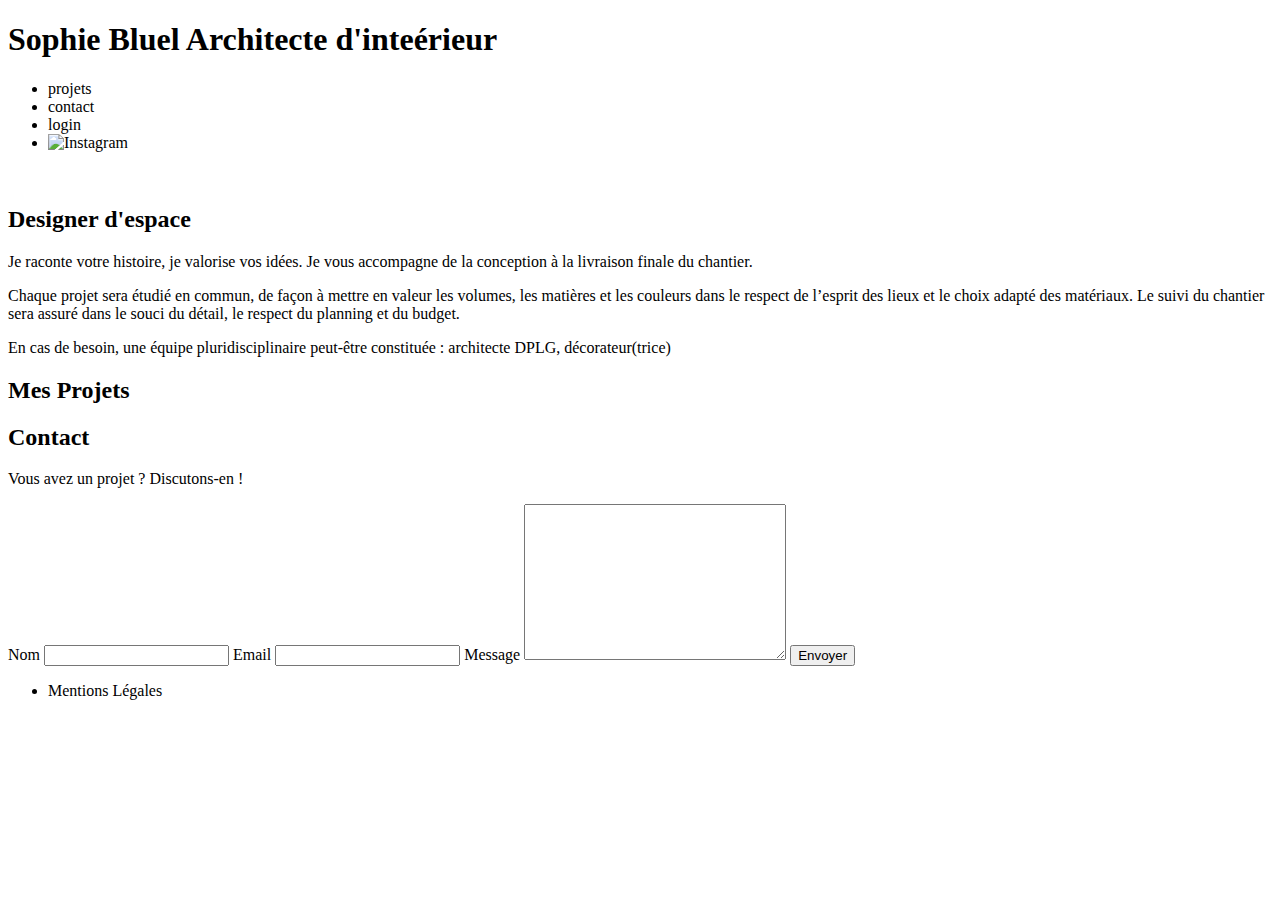
==== FrontEnd/index.html @ 51ffd749 "récupération du Backend, affichage de la galerie" ====
<!DOCTYPE html>
<html lang="fr">
<head>
	<meta charset="UTF-8">
	<title>Sophie Bluel - Architecte d'intérieur</title>
	<meta name="viewport" content="width=device-width, initial-scale=1.0">
	<link rel="preconnect" href="https://fonts.googleapis.com">
	<link rel="preconnect" href="https://fonts.gstatic.com" crossorigin>
	<link href="https://fonts.googleapis.com/css2?family=Syne:wght@700;800&family=Work+Sans&display=swap" rel="stylesheet">
	<meta name="description" content="">
	<link rel="stylesheet" href="./assets/style.css">
</head>
<body>
<header>
	<h1>Sophie Bluel <span>Architecte d'inteérieur</span></h1>
	<nav>
		<ul>
			<li>projets</li>
			<li>contact</li>
			<li>login</li>
			<li><img src="./assets/icons/instagram.png" alt="Instagram"></li>
		</ul>
	</nav>
</header>
<main>
	<section id="introduction">
		<figure>
			<img src="./assets/images/sophie-bluel.png" alt="">
		</figure>
		<article>
			<h2>Designer d'espace</h2>
			<p>Je raconte votre histoire, je valorise vos idées. Je vous accompagne de la conception à la livraison finale du chantier.</p>
			<p>Chaque projet sera étudié en commun, de façon à mettre en valeur les volumes, les matières et les couleurs dans le respect de l’esprit des lieux et le choix adapté des matériaux. Le suivi du chantier sera assuré dans le souci du détail, le respect du planning et du budget.</p>
			<p>En cas de besoin, une équipe pluridisciplinaire peut-être constituée : architecte DPLG, décorateur(trice)</p>
		</article>
	</section>
	<section id="portfolio">
		<h2>Mes Projets</h2>
		<div class="gallery">
		</div>
	</section>
	<section id="contact">
		<h2>Contact</h2>
		<p>Vous avez un projet ? Discutons-en !</p>
		<form action="#" method="post">
			<label for="name">Nom</label>
			<input type="text" name="name" id="name">
			<label for="email">Email</label>
			<input type="email" name="email" id="email">
			<label for="message">Message</label>
			<textarea name="message" id="message" cols="30" rows="10"></textarea>
			<input type="submit" value="Envoyer">
		</form>
	</section>
</main>

<footer>
	<nav>
		<ul>
			<li>Mentions Légales</li>
		</ul>
	</nav>
</footer>
<script src="js/works.js"></script>
</body>
</html>
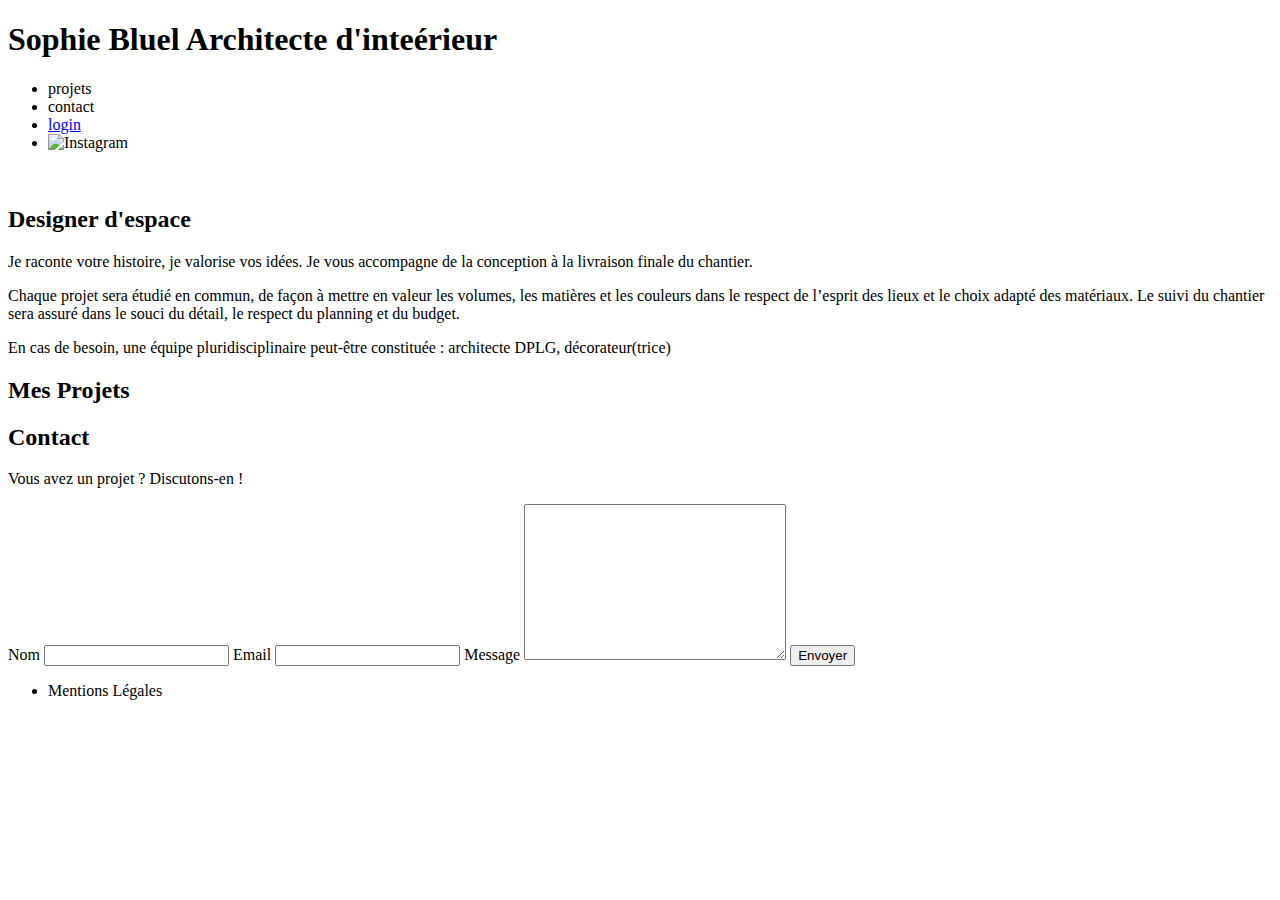
==== commit fa18019c: "intégration set pour filtrer par catégorie" ====
--- a/FrontEnd/index.html
+++ b/FrontEnd/index.html
@@ -17,7 +17,7 @@
 		<ul>
 			<li>projets</li>
 			<li>contact</li>
-			<li>login</li>
+			<li><a href="login.html">login</a></li>
 			<li><img src="./assets/icons/instagram.png" alt="Instagram"></li>
 		</ul>
 	</nav>
@@ -36,6 +36,7 @@
 	</section>
 	<section id="portfolio">
 		<h2>Mes Projets</h2>
+		<div class="filters"></div>
 		<div class="gallery">
 		</div>
 	</section>
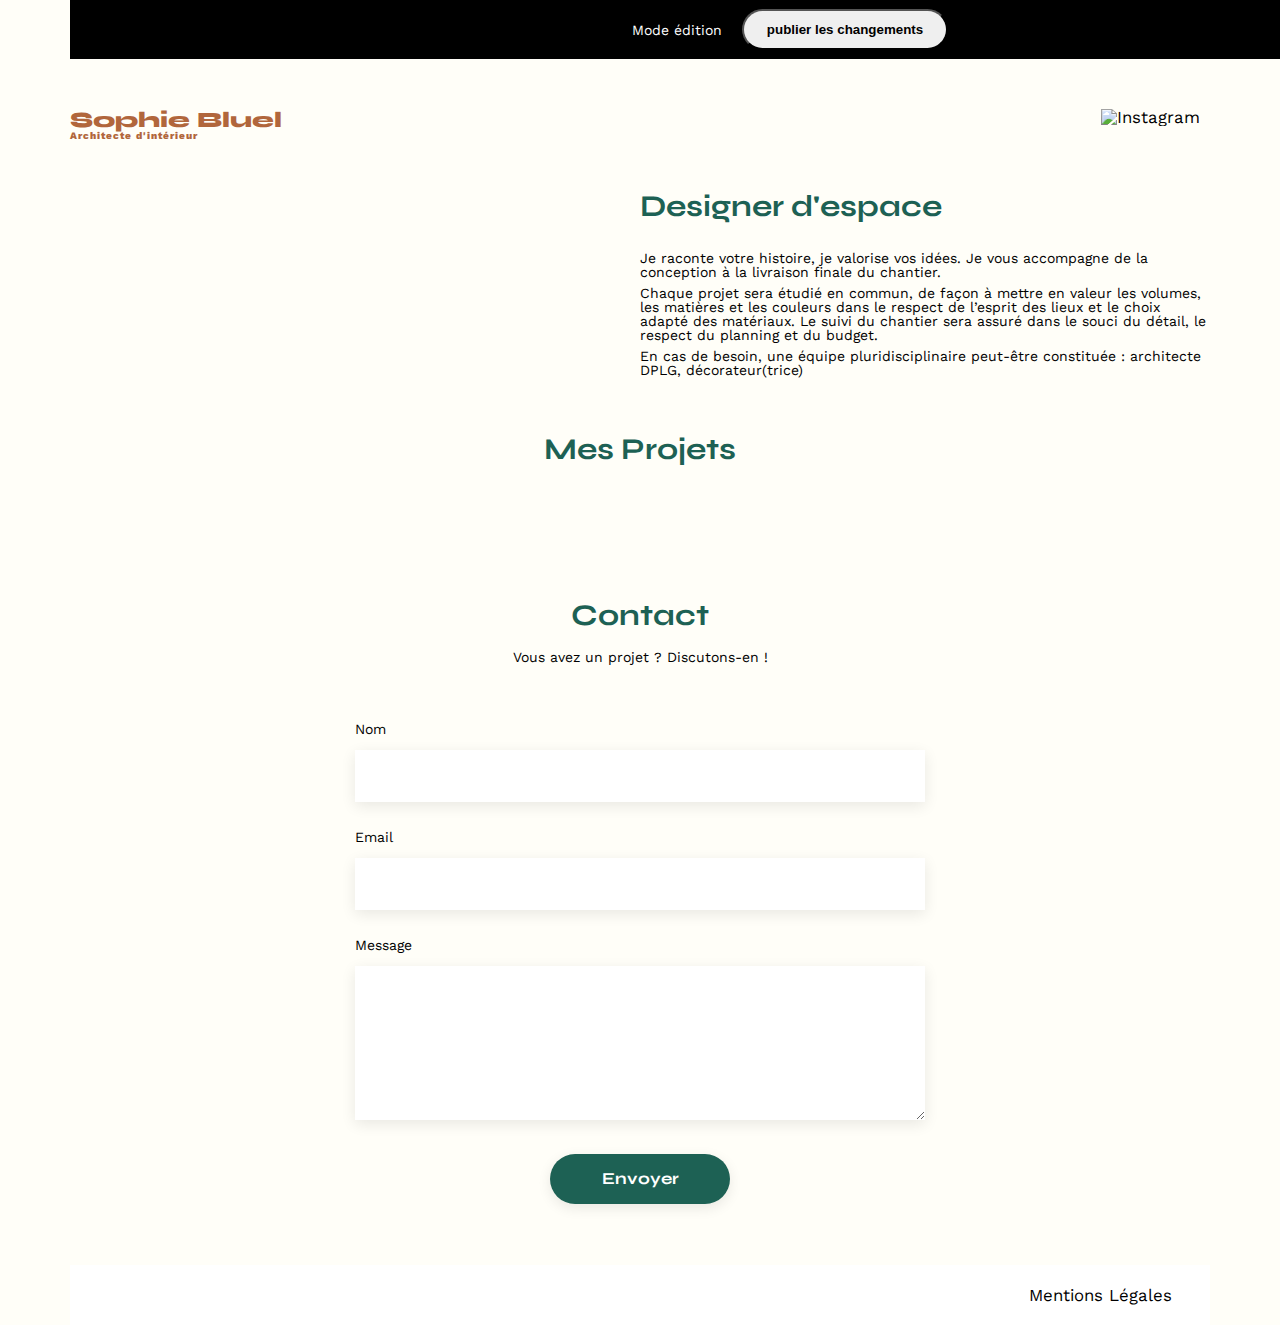
==== commit c423b4c5: "Ajustements filtres, finalisation css  : Page d'Accueil" ====
--- a/FrontEnd/index.html
+++ b/FrontEnd/index.html
@@ -11,14 +11,15 @@
 	<link rel="stylesheet" href="./assets/style.css">
 </head>
 <body>
+	<div id="edit-mode" style="display: none;">
+		<p>Mode édition</p>
+		<button id="publish">publier les changements</button>
+	</div>
 <header>
-	<h1>Sophie Bluel <span>Architecte d'inteérieur</span></h1>
+	<h1>Sophie Bluel <span>Architecte d'intérieur</span></h1>
 	<nav>
-		<ul>
-			<li>projets</li>
-			<li>contact</li>
-			<li><a href="login.html">login</a></li>
-			<li><img src="./assets/icons/instagram.png" alt="Instagram"></li>
+		<ul id="nav-bar">
+			<li id="logo-insta"><img src="./assets/icons/instagram.png" alt="Instagram"></li>
 		</ul>
 	</nav>
 </header>
@@ -62,6 +63,7 @@
 		</ul>
 	</nav>
 </footer>
-<script src="js/works.js"></script>
+<script src="js/home.js"></script>
+<script src="js/navbar.js"></script>
 </body>
 </html>
--- a/FrontEnd/assets/style.css
+++ b/FrontEnd/assets/style.css
@@ -0,0 +1,317 @@
+/* http://meyerweb.com/eric/tools/css/reset/
+   v2.0 | 20110126
+   License: none (public domain)
+*/
+
+html, body, div, span, applet, object, iframe,
+h1, h2, h3, h4, h5, h6, p, blockquote, pre,
+a, abbr, acronym, address, big, cite, code,
+del, dfn, em, img, ins, kbd, q, s, samp,
+small, strike, strong, sub, sup, tt, var,
+b, u, i, center,
+dl, dt, dd, ol, ul, li,
+fieldset, form, label, legend,
+table, caption, tbody, tfoot, thead, tr, th, td,
+article, aside, canvas, details, embed,
+figure, figcaption, footer, header, hgroup,
+menu, nav, output, ruby, section, summary,
+time, mark, audio, video {
+	margin: 0;
+	padding: 0;
+	border: 0;
+	font-size: 100%;
+	font: inherit;
+	vertical-align: baseline;
+}
+/* HTML5 display-role reset for older browsers */
+article, aside, details, figcaption, figure,
+footer, header, hgroup, menu, nav, section {
+	display: block;
+}
+body {
+	line-height: 1;
+}
+ol, ul {
+	list-style: none;
+}
+blockquote, q {
+	quotes: none;
+}
+blockquote:before, blockquote:after,
+q:before, q:after {
+	content: '';
+	content: none;
+}
+table {
+	border-collapse: collapse;
+	border-spacing: 0;
+}
+/** end reset css**/
+body {
+	max-width: 1140px;
+	margin:auto;
+	font-family: 'Work Sans' ;
+	font-size: 14px;
+}
+header {
+	display: flex;
+	justify-content: space-between;
+	margin: 50px 0
+}
+section {
+	margin: 50px 0
+}
+
+h1{
+	display: flex;
+	flex-direction: column;
+	font-family: 'Syne';
+	font-size: 22px;
+	font-weight: 800;
+	color: #B1663C
+}
+
+h1 > span {
+	font-family: 'Work Sans';
+	font-size:10px;
+	letter-spacing: 0.1em;
+	;
+}
+
+h2{
+	font-family: 'Syne';
+	font-weight: 700;
+	font-size: 30px;
+	color: #1D6154
+}
+nav ul {
+	display: flex;
+	align-items: center;
+	list-style-type: none;
+
+}
+nav li {
+	padding: 0 10px;
+	font-size: 1.2em;
+}
+
+li:hover {
+	color: #B1663C;
+}
+#introduction {
+	display: flex;
+	align-items: center;
+}
+#introduction figure {
+	flex: 1
+}
+#introduction img {
+	display: block;
+	margin: auto;
+	width: 80%;
+}
+
+#introduction article {
+	flex: 1
+}
+#introduction h2 {
+	margin-bottom: 1em;
+}
+
+#introduction p {
+	margin-bottom: 0.5em;
+}
+#portfolio h2 {
+	text-align: center;
+	margin-bottom: 1em;
+}
+.gallery {
+	width: 100%;
+	display: grid;
+	grid-template-columns: 1fr 1fr 1fr;
+	grid-column-gap: 20px;
+	grid-row-gap: 20px;
+}
+
+.gallery img {
+	width: 100%;
+
+}
+
+#contact {
+	width: 50%;
+	margin: auto;
+}
+
+#contact > * {
+	text-align: center;
+
+}
+#contact h2{
+	margin-bottom: 20px;
+}
+#contact form {
+	text-align: left;
+	margin-top:30px;
+	display: flex;
+	flex-direction: column;
+}
+
+#contact input {
+	height: 50px;
+	font-size: 1.2em;
+	border: none;
+	box-shadow: 0px 4px 14px rgba(0, 0, 0, 0.09);
+}
+#contact label {
+	margin: 2em 0 1em 0;
+}
+#contact textarea {
+	border: none;
+	box-shadow: 0px 4px 14px rgba(0, 0, 0, 0.09);
+}
+
+input[type="submit"]{
+	font-family: 'Syne';
+	font-weight: 700;
+	color: white;
+	background-color: #1D6154;
+	margin : 2em auto ;
+	width: 180px;
+	text-align: center;
+	border-radius: 60px ;
+}
+
+footer nav ul {
+	display: flex;
+	justify-content: flex-end;
+	margin: 2em
+}
+
+/* Css ajouté */
+body{
+	background-color: #FFFEF8;
+}
+
+footer{
+	background-color: white;
+	height: 60px;
+	line-height: 60px;
+}
+
+/* home page */
+#nav-bar a{
+	text-decoration: none;
+	color: inherit;
+}
+
+a.active{
+	font-weight: bold;
+	color: black;
+}
+
+.filters{
+	padding: 5px 0 51px 0;
+	display: flex;
+	justify-content: center;
+	gap: 10px;
+}
+
+.btn-filters, .inactive {
+	font-family: 'Syne';
+	font-weight: 700;
+	font-size: 16px;
+	color: #1D6154;
+	background-color: white;
+	width: auto;
+	padding: 5px 10px;
+	text-align: center;
+	border-radius: 60px ;
+	border: 1px solid #1D6154 ;
+}
+
+.show{
+	display: block;
+}
+
+.hidden {
+	display: none;
+  }
+
+.btn-active{
+	background-color: #1D6154;
+	color: white;
+}
+
+/* log page */
+
+#login-page-title{
+	text-align: center;
+	margin-bottom: 37px;
+}
+
+.login-container{
+	text-align: center;
+	align-items: center;
+	display: flex;
+	justify-content: center;
+}
+
+#log-form{
+	width: 379px;
+	height: auto;
+}
+
+.login-infos {
+	text-align: left;
+}
+
+.login-infos label{
+	margin: 2em 0 1em 0;
+	background-color: red;
+}
+
+.login-infos input{
+	width: 100%;
+	height: 51px;
+	margin-bottom: 20px;
+	border: none;
+	box-shadow: 0px 4px 14px rgba(0, 0, 0, 0.09);
+}
+
+.login-connect input{
+	font-family: 'Syne';
+	font-weight: 700;
+	font-size: 16px;
+	color: white;
+	background-color: #1D6154;
+	width: 179px;
+	height: 36px;
+	text-align: center;
+	border-radius: 60px;
+	border: 1px solid #1D6154 ;
+	margin-bottom: 20px;
+}
+
+.login-connect a{
+	color: inherit;
+}
+
+/*edit mode*/
+
+#edit-mode{
+	display: flex;
+	width: 1440px;
+	height: 59px;
+	background-color: black;
+	color: white;
+	justify-content: center;
+	align-items: center;
+	gap: 20px;
+}
+
+#publish{
+	border-radius: 60px;
+	padding: 11px 23px;
+	font-weight: bold;
+}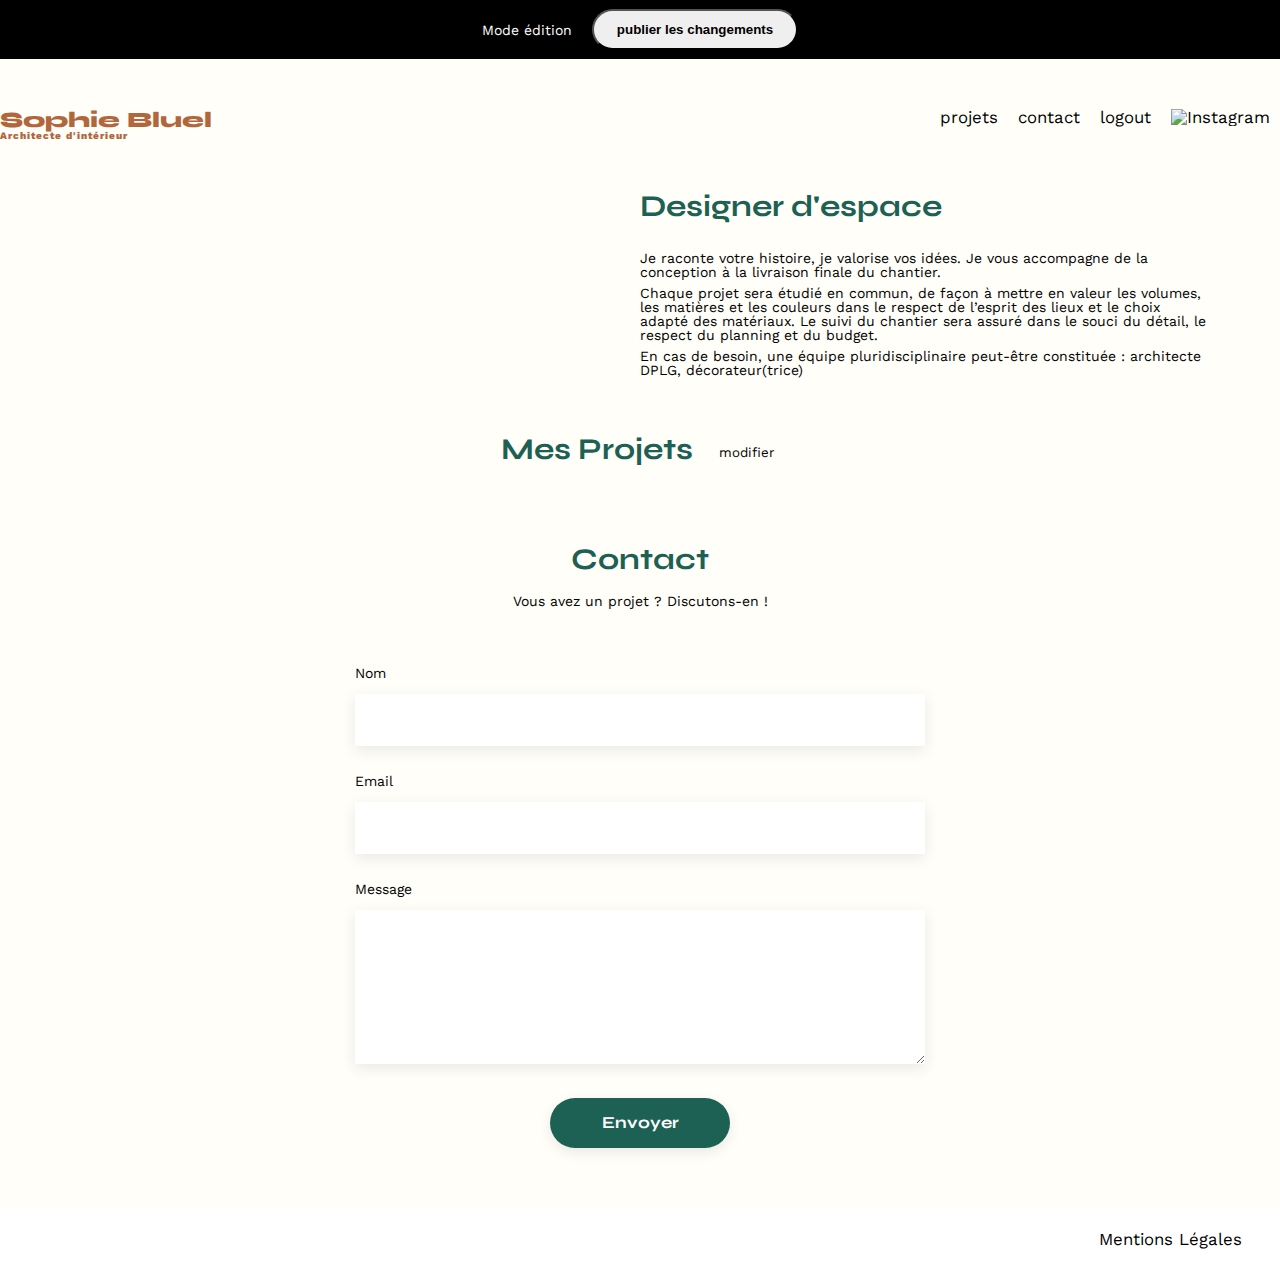
==== commit 96474c86: "Correction methode delete et post" ====
--- a/FrontEnd/index.html
+++ b/FrontEnd/index.html
@@ -11,6 +11,8 @@
 	<link rel="stylesheet" href="./assets/style.css">
 </head>
 <body>
+	<div class="modal" id="modal">
+	</div>
 	<div id="edit-mode" style="display: none;">
 		<p>Mode édition</p>
 		<button id="publish">publier les changements</button>
@@ -23,39 +25,42 @@
 		</ul>
 	</nav>
 </header>
-<main>
-	<section id="introduction">
-		<figure>
-			<img src="./assets/images/sophie-bluel.png" alt="">
-		</figure>
-		<article>
-			<h2>Designer d'espace</h2>
-			<p>Je raconte votre histoire, je valorise vos idées. Je vous accompagne de la conception à la livraison finale du chantier.</p>
-			<p>Chaque projet sera étudié en commun, de façon à mettre en valeur les volumes, les matières et les couleurs dans le respect de l’esprit des lieux et le choix adapté des matériaux. Le suivi du chantier sera assuré dans le souci du détail, le respect du planning et du budget.</p>
-			<p>En cas de besoin, une équipe pluridisciplinaire peut-être constituée : architecte DPLG, décorateur(trice)</p>
-		</article>
-	</section>
-	<section id="portfolio">
-		<h2>Mes Projets</h2>
-		<div class="filters"></div>
-		<div class="gallery">
-		</div>
-	</section>
-	<section id="contact">
-		<h2>Contact</h2>
-		<p>Vous avez un projet ? Discutons-en !</p>
-		<form action="#" method="post">
-			<label for="name">Nom</label>
-			<input type="text" name="name" id="name">
-			<label for="email">Email</label>
-			<input type="email" name="email" id="email">
-			<label for="message">Message</label>
-			<textarea name="message" id="message" cols="30" rows="10"></textarea>
-			<input type="submit" value="Envoyer">
-		</form>
-	</section>
-</main>
-
+<div id="body-less">
+	<main>
+		<section id="introduction">
+			<figure>
+				<img src="./assets/images/sophie-bluel.png" alt="">
+			</figure>
+			<article>
+				<h2>Designer d'espace </h2>
+				<p>Je raconte votre histoire, je valorise vos idées. Je vous accompagne de la conception à la livraison finale du chantier.</p>
+				<p>Chaque projet sera étudié en commun, de façon à mettre en valeur les volumes, les matières et les couleurs dans le respect de l’esprit des lieux et le choix adapté des matériaux. Le suivi du chantier sera assuré dans le souci du détail, le respect du planning et du budget.</p>
+				<p>En cas de besoin, une équipe pluridisciplinaire peut-être constituée : architecte DPLG, décorateur(trice)</p>
+			</article>
+		</section>
+		<section id="portfolio">
+			<div class="display-flex">
+				<h2>Mes Projets</h2>
+				<button id="edit-projects">modifier</button>
+			</div>
+			<div id="filters" class="filters"></div>
+			<div class="gallery"></div>
+		</section>
+		<section id="contact">
+			<h2>Contact</h2>
+			<p>Vous avez un projet ? Discutons-en !</p>
+			<form action="#" method="post">
+				<label for="name">Nom</label>
+				<input type="text" name="name" id="name">
+				<label for="email">Email</label>
+				<input type="email" name="email" id="email">
+				<label for="message">Message</label>
+				<textarea name="message" id="message" cols="30" rows="10"></textarea>
+				<input type="submit" value="Envoyer">
+			</form>
+		</section>
+	</main>
+</div>
 <footer>
 	<nav>
 		<ul>
@@ -65,5 +70,7 @@
 </footer>
 <script src="js/home.js"></script>
 <script src="js/navbar.js"></script>
+<script src="js/modal.js"></script>
+<script src="https://kit.fontawesome.com/f1a7a6e604.js" crossorigin="anonymous"></script>
 </body>
 </html>
--- a/FrontEnd/assets/style.css
+++ b/FrontEnd/assets/style.css
@@ -30,6 +30,7 @@
 }
 body {
 	line-height: 1;
+	position: relative;
 }
 ol, ul {
 	list-style: none;
@@ -48,11 +49,20 @@
 }
 /** end reset css**/
 body {
+	max-width: 1440px;
+	margin:auto;
+	font-family: 'Work Sans' ;
+	font-size: 14px;
+}
+
+#body-less{
 	max-width: 1140px;
 	margin:auto;
 	font-family: 'Work Sans' ;
 	font-size: 14px;
 }
+
+
 header {
 	display: flex;
 	justify-content: space-between;
@@ -194,9 +204,12 @@
 }
 
 footer{
+	max-width: 1440px;
 	background-color: white;
 	height: 60px;
 	line-height: 60px;
+	
+	bottom: 0;
 }
 
 /* home page */
@@ -208,6 +221,21 @@
 a.active{
 	font-weight: bold;
 	color: black;
+}
+
+.display-flex{
+	display: flex;
+	justify-content: center;
+	align-items: center;
+	gap: 20px;
+}
+
+#edit-projects{
+	display: none;
+	margin-bottom: 1.7em;
+	font-family: 'Work Sans';
+	border: none;
+	background-color: inherit;
 }
 
 .filters{
@@ -243,7 +271,231 @@
 	color: white;
 }
 
-/* log page */
+/* modal */
+
+#modal{
+	display: none;
+	position: absolute;
+	width: 100%;
+	height: 100%;
+	background: rgba(0, 0, 0, 0.3);
+}
+
+#modal-container{
+	display: none;
+	width: 630px;
+	height: 731px;
+	background-color: white;
+	border-radius: 10px;
+	position: absolute;
+	left: 50%;
+	top: 50%;
+	transform: translate(-50%, -50%);
+}
+
+#modal-content{
+	display: none;
+	width: 630px;
+	height: 90%;
+	background-color: white;
+	border-radius: 10px;
+	position: absolute;
+	left: 50%;
+	top: 50%;
+	transform: translate(-50%, -50%);
+}
+
+#top-icon-modal{
+	display: flex;
+	justify-content: space-between;
+}
+
+#back-add-project{
+	display: flex;
+	justify-content: flex-start;
+	margin: 20px;
+}
+
+#close-modal{
+	display: flex;
+	justify-content: flex-end;
+	margin: 20px;
+}
+
+#modal h2{
+	font-size: 26px;
+	font-family: 'Work Sans';
+	font-weight: 400;
+	color: black;
+	text-align: center;
+}
+
+#modal-gallery{
+	display: grid;
+	grid-template-columns: 85.68px 85.68px 85.68px 85.68px 85.68px;
+	gap: 10px;
+	width: 550px;
+	justify-content: center;
+	margin: 0;
+	position: absolute;
+	left: 50%;
+	top: 41%;
+	transform: translate(-50%, -50%);
+}
+
+.modal-figure{
+	position: relative;
+	width: 85.68px;
+	height: 128.78px;
+}
+
+.modal-img{
+	height: 105.34px;
+	width: 100%;
+	position: relative;
+}
+
+.fa-trash-can{
+	padding: 4px;
+	margin: 6px;
+	border-style: none;
+	border-radius: 2px;
+	font-size: 9px;
+	color: white;
+	background-color: black;
+	position: absolute;
+	right: 0;
+	top: 0;
+}
+
+#hr-modal{
+	position: absolute;
+    left: 50%;
+    top: 80%;
+    transform: translate(-50%, -50%);
+	width: 100%;
+}
+
+#edit-btns-area{
+	position: absolute;
+	left: 50%;
+	top: 90%;
+	transform: translate(-50%, -50%);
+}
+
+#edit-btns-area button{
+	display: block;
+}
+
+#btn-add-picture{
+	font-family: 'Syne';
+	font-weight: 700;
+	font-size: 16px;
+	color: white;
+	background-color: #1D6154;
+	width: 179px;
+	height: 36px;
+	text-align: center;
+	border-radius: 60px;
+	border: 1px solid #1D6154 ;
+	margin-bottom: 20px;
+}
+
+#btn-delete-gallery{
+	background-color: inherit;
+	border: none;
+	color: red;
+	justify-content: center;
+}
+
+/* Choose new project to add */
+
+#modal-add-project{
+	display: none;
+	width: 630px;
+	height: 90%;
+	background-color: white;
+	border-radius: 10px;
+	position: absolute;
+	left: 50%;
+	top: 50%;
+	transform: translate(-50%, -50%);
+	justify-content: center;
+}
+
+#modal-add-project h2{
+	font-size: 26px;
+	font-family: 'Work Sans';
+	font-weight: 400;
+	color: black;
+}
+
+#div-add-file{
+	display: block;
+}
+
+#img-icon{
+	color: #B9C5CC;
+	width: 58px;
+	height: 46px;
+}
+
+#btn-add-project{
+	width: 173px;
+	height: 36px;
+	left: 633px;
+	top: 881px;
+	background: #CBD6DC;
+	border-radius: 50px;
+	border-style: none;
+	color: #306685;
+	font-family: 'Work Sans';
+}
+
+#input-add-file{
+	width: 173px;
+	height: 36px;
+	border-radius: 50px;
+	background-color: #CBD6DC;
+	margin-top: 50px;
+	visibility: hidden;
+}
+
+#container-project-info{
+	display: block;
+	margin: 50px 0 50px 0;
+	height: 60%;
+	width: 50%;
+	justify-content: center;
+}
+
+#container-project-info label{
+	text-align: left;
+}
+
+#div-title-element{
+	display: block;
+}
+
+.input-add-project{
+	border-style: none;
+	width: 420px;
+	height: 51px;
+	box-shadow: 0px 4px 14px rgba(0, 0, 0, 0.09);
+	display: block;
+	margin: 20px 0 20px 0;
+}
+
+#btn-valid-project{
+	width: 237px;
+	height: 36px;
+	background-color: #1D6154;
+	color: white;
+	border-radius: 60px;
+	border-style: none;
+}
+
+/* login */
 
 #login-page-title{
 	text-align: center;
@@ -268,7 +520,6 @@
 
 .login-infos label{
 	margin: 2em 0 1em 0;
-	background-color: red;
 }
 
 .login-infos input{
@@ -301,7 +552,7 @@
 
 #edit-mode{
 	display: flex;
-	width: 1440px;
+	max-width: 1440px;
 	height: 59px;
 	background-color: black;
 	color: white;
